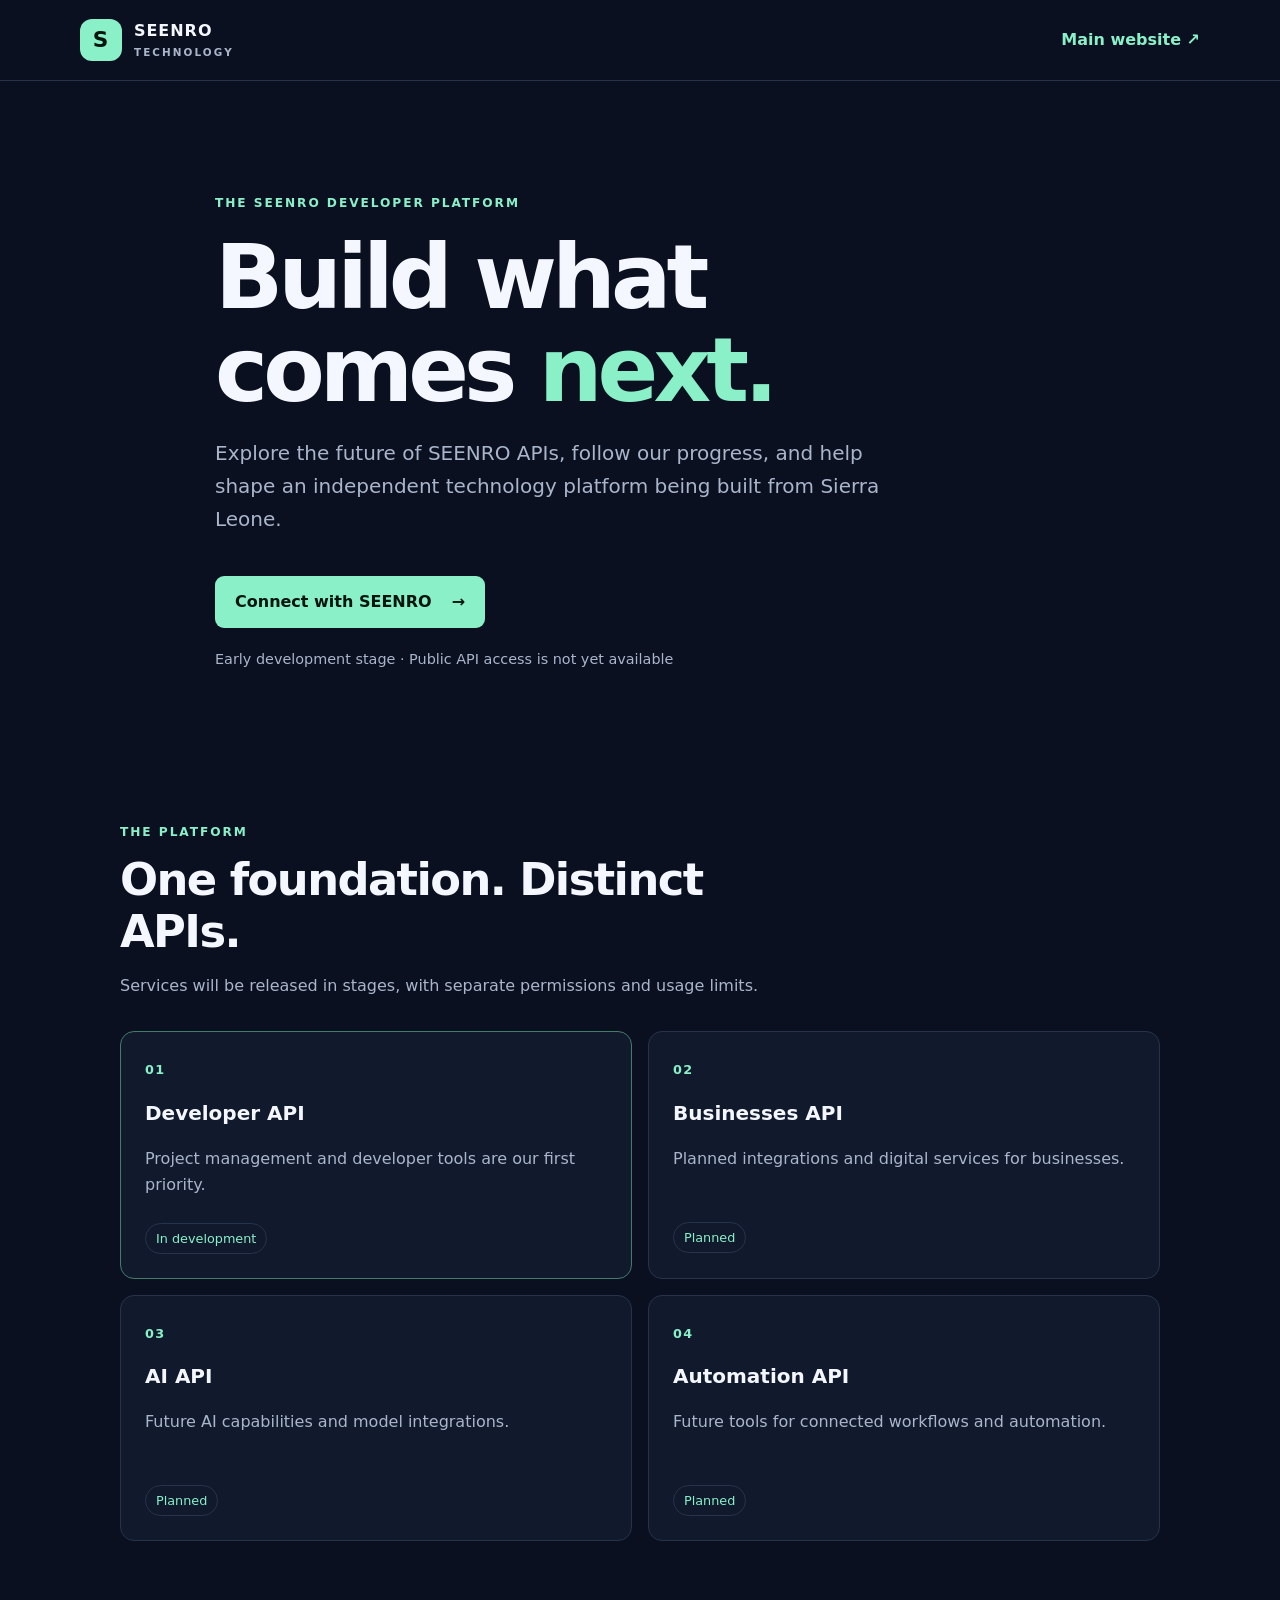
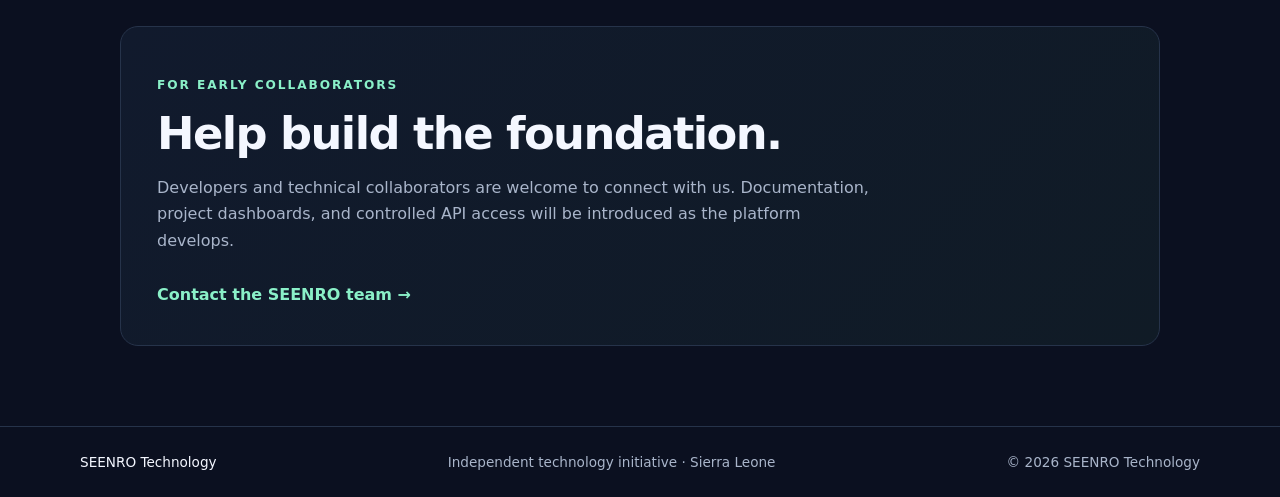
==== index.html @ 9073f9bb "Build initial SEENRO developer portal" ====
<!DOCTYPE html>
<html lang="en">
<head>
  <meta charset="UTF-8">
  <meta name="viewport" content="width=device-width, initial-scale=1">
  <meta name="theme-color" content="#0b1020">
  <meta name="description" content="SEENRO Developer Portal — discover APIs, build projects, and follow the development of independent technology from Sierra Leone.">
  <title>Developers | SEENRO Technology</title>
  <link rel="stylesheet" href="style.css">
</head>
<body>
  <header class="topbar">
    <a class="brand" href="https://seenrotech.com/" aria-label="SEENRO Technology home">
      <span class="brand-mark">S</span>
      <span>SEENRO <small>TECHNOLOGY</small></span>
    </a>
    <a class="back-link" href="https://seenrotech.com/">Main website ↗</a>
  </header>

  <main>
    <section class="hero">
      <p class="eyebrow">THE SEENRO DEVELOPER PLATFORM</p>
      <h1>Build what comes <span>next.</span></h1>
      <p class="intro">
        Explore the future of SEENRO APIs, follow our progress, and help shape
        an independent technology platform being built from Sierra Leone.
      </p>
      <a class="primary-button" href="https://seenrotech.com/contact.html">
        Connect with SEENRO <span aria-hidden="true">→</span>
      </a>
      <p class="notice">
        Early development stage · Public API access is not yet available
      </p>
    </section>

    <section class="section">
      <div class="section-heading">
        <p class="eyebrow">THE PLATFORM</p>
        <h2>One foundation. Distinct APIs.</h2>
        <p>Services will be released in stages, with separate permissions and usage limits.</p>
      </div>

      <div class="api-grid">
        <article class="api-card featured">
          <span class="number">01</span>
          <h3>Developer API</h3>
          <p>Project management and developer tools are our first priority.</p>
          <span class="status">In development</span>
        </article>
        <article class="api-card">
          <span class="number">02</span>
          <h3>Businesses API</h3>
          <p>Planned integrations and digital services for businesses.</p>
          <span class="status">Planned</span>
        </article>
        <article class="api-card">
          <span class="number">03</span>
          <h3>AI API</h3>
          <p>Future AI capabilities and model integrations.</p>
          <span class="status">Planned</span>
        </article>
        <article class="api-card">
          <span class="number">04</span>
          <h3>Automation API</h3>
          <p>Future tools for connected workflows and automation.</p>
          <span class="status">Planned</span>
        </article>
      </div>
    </section>

    <section class="next-step">
      <p class="eyebrow">FOR EARLY COLLABORATORS</p>
      <h2>Help build the foundation.</h2>
      <p>
        Developers and technical collaborators are welcome to connect with us.
        Documentation, project dashboards, and controlled API access will be
        introduced as the platform develops.
      </p>
      <a class="text-link" href="https://seenrotech.com/contact.html">
        Contact the SEENRO team →
      </a>
    </section>
  </main>

  <footer>
    <a href="https://seenrotech.com/">SEENRO Technology</a>
    <span>Independent technology initiative · Sierra Leone</span>
    <span>© 2026 SEENRO Technology</span>
  </footer>
</body>
</html>
---- style.css ----
:root {
  color-scheme: dark;
  --bg: #0b1020;
  --panel: #111a2d;
  --text: #f4f7ff;
  --muted: #a9b5ca;
  --line: #26334a;
  --accent: #8af0c8;
  --blue: #8ab4ff;
}

* { box-sizing: border-box; }

body {
  margin: 0;
  background: var(--bg);
  color: var(--text);
  font-family: system-ui, -apple-system, BlinkMacSystemFont, "Segoe UI", sans-serif;
  line-height: 1.65;
}

a { color: inherit; }

.topbar {
  min-height: 78px;
  padding: 18px max(6%, calc((100% - 1120px) / 2));
  display: flex;
  align-items: center;
  justify-content: space-between;
  gap: 20px;
  border-bottom: 1px solid var(--line);
}

.brand {
  display: flex;
  align-items: center;
  gap: 12px;
  text-decoration: none;
  font-weight: 800;
  letter-spacing: .06em;
}

.brand small {
  display: block;
  color: var(--muted);
  font-size: .65rem;
  letter-spacing: .2em;
}

.brand-mark {
  display: grid;
  place-items: center;
  width: 42px;
  height: 42px;
  border-radius: 12px;
  background: var(--accent);
  color: #07150f;
  font-size: 1.35rem;
}

.back-link, .text-link {
  color: var(--accent);
  text-decoration: none;
  font-weight: 650;
}

.hero, .section, .next-step {
  width: min(100% - 40px, 1040px);
  margin-inline: auto;
}

.hero {
  padding: 100px 0 88px;
  max-width: 850px;
}

.eyebrow {
  color: var(--accent);
  font-size: .76rem;
  font-weight: 800;
  letter-spacing: .16em;
}

h1 {
  max-width: 800px;
  margin: 18px 0;
  font-size: clamp(2.7rem, 8vw, 5.6rem);
  line-height: 1.04;
  letter-spacing: -.055em;
}

h1 span { color: var(--accent); }

.intro {
  max-width: 700px;
  color: var(--muted);
  font-size: clamp(1.05rem, 2.5vw, 1.25rem);
}

.primary-button {
  display: inline-flex;
  gap: 20px;
  align-items: center;
  margin-top: 20px;
  padding: 13px 20px;
  border-radius: 9px;
  background: var(--accent);
  color: #07150f;
  font-weight: 800;
  text-decoration: none;
}

.notice {
  margin-top: 20px;
  color: var(--muted);
  font-size: .9rem;
}

.section { padding: 35px 0 85px; }

.section-heading { max-width: 650px; }

h2 {
  margin: 8px 0 12px;
  font-size: clamp(1.8rem, 5vw, 2.8rem);
  line-height: 1.15;
  letter-spacing: -.035em;
}

.section-heading > p:last-child,
.next-step > p:not(.eyebrow) { color: var(--muted); }

.api-grid {
  display: grid;
  grid-template-columns: repeat(2, minmax(0, 1fr));
  gap: 16px;
  margin-top: 32px;
}

.api-card {
  padding: 24px;
  border: 1px solid var(--line);
  border-radius: 14px;
  background: var(--panel);
}

.api-card.featured { border-color: #437c6a; }

.number {
  color: var(--accent);
  font-size: .8rem;
  font-weight: 800;
  letter-spacing: .1em;
}

.api-card h3 { margin: 14px 0 6px; font-size: 1.25rem; }
.api-card p { min-height: 52px; color: var(--muted); }

.status {
  display: inline-block;
  margin-top: 8px;
  padding: 4px 10px;
  border: 1px solid var(--line);
  border-radius: 999px;
  color: var(--accent);
  font-size: .8rem;
}

.next-step {
  margin-bottom: 80px;
  padding: 36px;
  border: 1px solid var(--line);
  border-radius: 18px;
  background: linear-gradient(135deg, #111a2d, #101b26);
}

.next-step > p:not(.eyebrow) { max-width: 720px; }

.text-link { display: inline-block; margin-top: 12px; }

footer {
  display: flex;
  flex-wrap: wrap;
  justify-content: space-between;
  gap: 12px 24px;
  padding: 24px max(6%, calc((100% - 1120px) / 2));
  border-top: 1px solid var(--line);
  color: var(--muted);
  font-size: .85rem;
}

footer a { color: var(--text); text-decoration: none; }

@media (max-width: 600px) {
  .topbar { padding-inline: 20px; }
  .hero { padding-top: 72px; }
  .api-grid { grid-template-columns: 1fr; }
  .api-card p { min-height: 0; }
  .next-step { padding: 24px; }
  footer { flex-direction: column; }
}
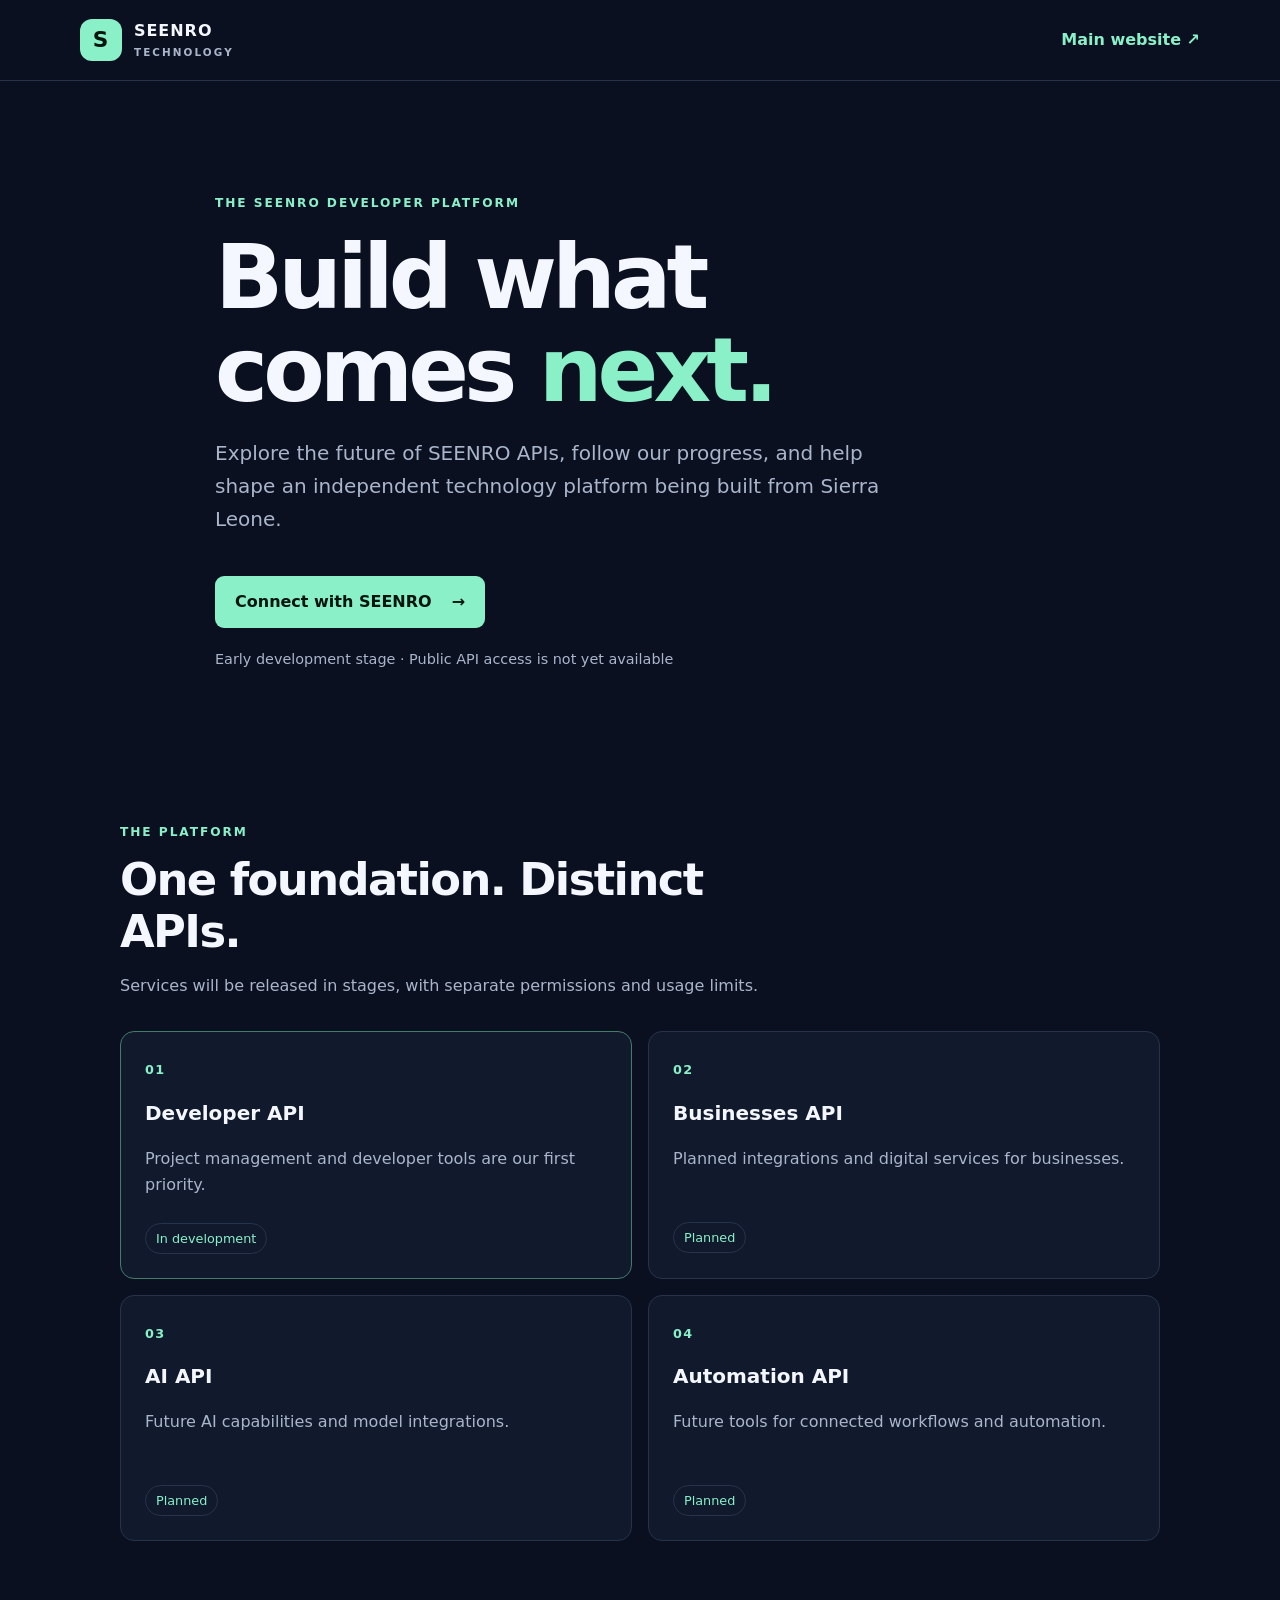
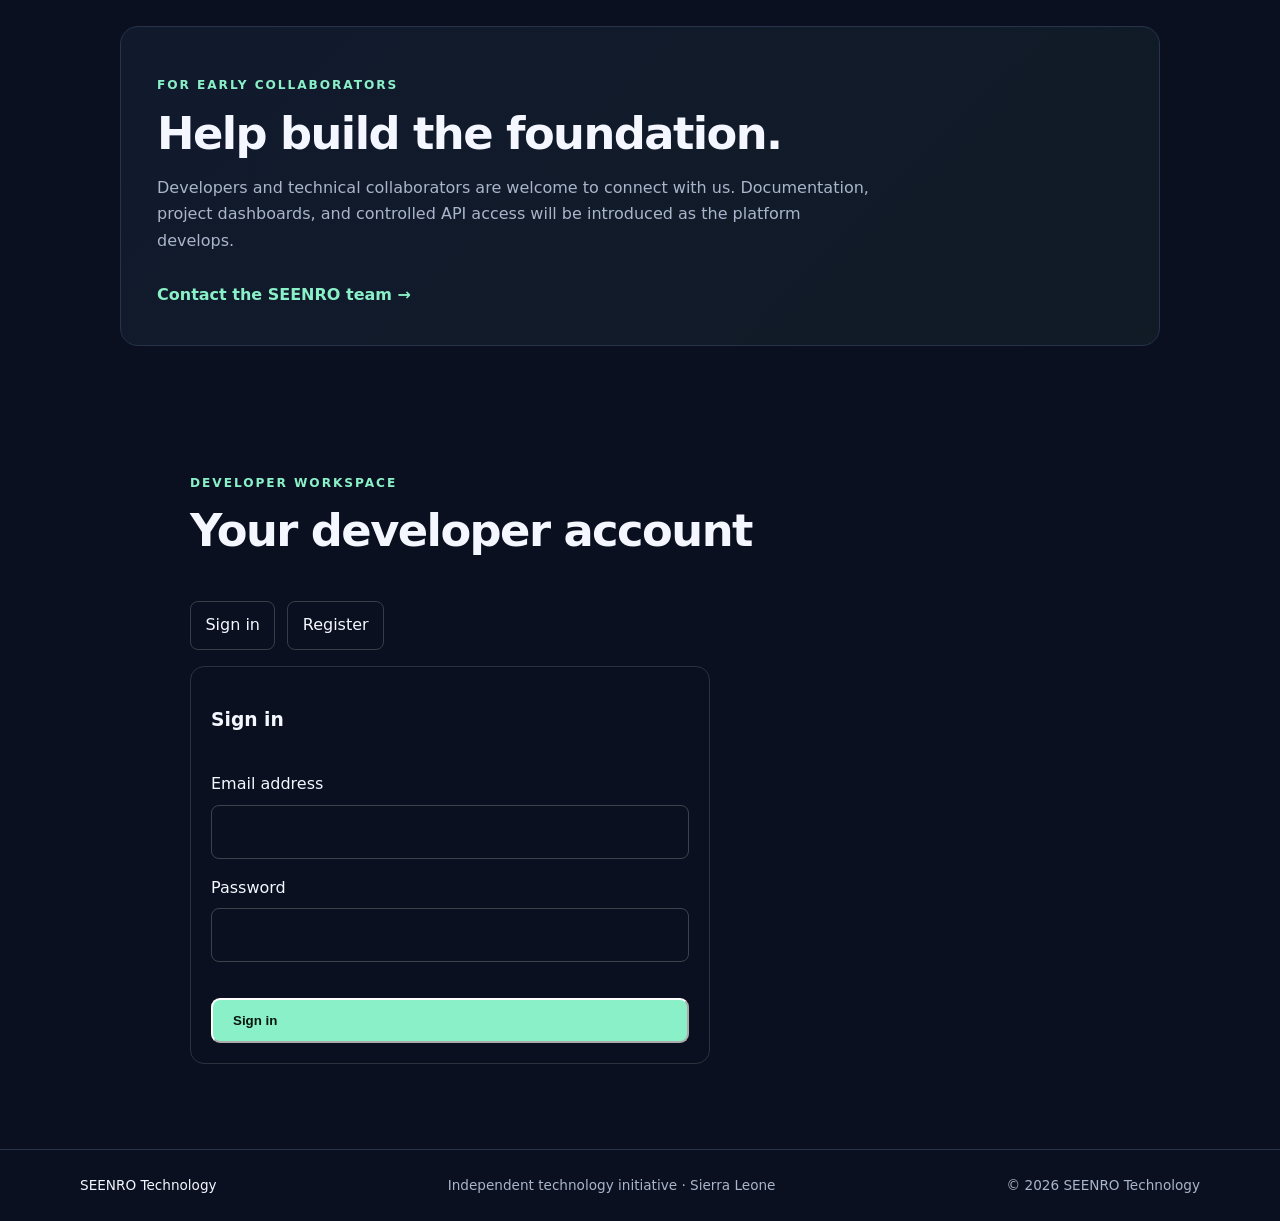
==== commit af1eac60: "feat: connect developer portal to Core API" ====
--- a/index.html
+++ b/index.html
@@ -87,5 +87,6 @@
     <span>Independent technology initiative · Sierra Leone</span>
     <span>© 2026 SEENRO Technology</span>
   </footer>
+  <script src="app.js" defer></script>
 </body>
 </html>
--- a/style.css
+++ b/style.css
@@ -199,3 +199,81 @@
   .next-step { padding: 24px; }
   footer { flex-direction: column; }
 }
+
+
+/* Developer workspace */
+.portal-console {
+  max-width: 900px;
+  margin-inline: auto;
+}
+.portal-panel {
+  display: grid;
+  gap: 1rem;
+  margin-top: 1.5rem;
+}
+.portal-form {
+  display: grid;
+  gap: 1rem;
+  max-width: 520px;
+  padding: 1.25rem;
+  border: 1px solid rgba(127,127,127,.3);
+  border-radius: 14px;
+}
+.portal-field {
+  display: grid;
+  gap: .45rem;
+}
+.portal-field input {
+  box-sizing: border-box;
+  width: 100%;
+  padding: .8rem;
+  border: 1px solid rgba(127,127,127,.45);
+  border-radius: 8px;
+  background: transparent;
+  color: inherit;
+  font: inherit;
+}
+.portal-actions {
+  display: flex;
+  flex-wrap: wrap;
+  gap: .75rem;
+}
+.portal-actions button,
+.portal-danger {
+  cursor: pointer;
+  padding: .65rem .9rem;
+  border: 1px solid rgba(127,127,127,.4);
+  border-radius: 8px;
+  background: transparent;
+  color: inherit;
+  font: inherit;
+}
+.portal-message {
+  overflow-wrap: anywhere;
+}
+.portal-message[data-state="error"] {
+  color: #d94b4b;
+}
+.portal-project-list {
+  display: grid;
+  gap: .75rem;
+}
+.portal-project {
+  display: flex;
+  flex-wrap: wrap;
+  align-items: center;
+  justify-content: space-between;
+  gap: .75rem;
+  padding: 1rem;
+  border: 1px solid rgba(127,127,127,.3);
+  border-radius: 10px;
+}
+.portal-project span {
+  overflow-wrap: anywhere;
+  opacity: .8;
+  font-size: .9rem;
+}
+.portal-form button:disabled {
+  opacity: .6;
+  cursor: wait;
+}
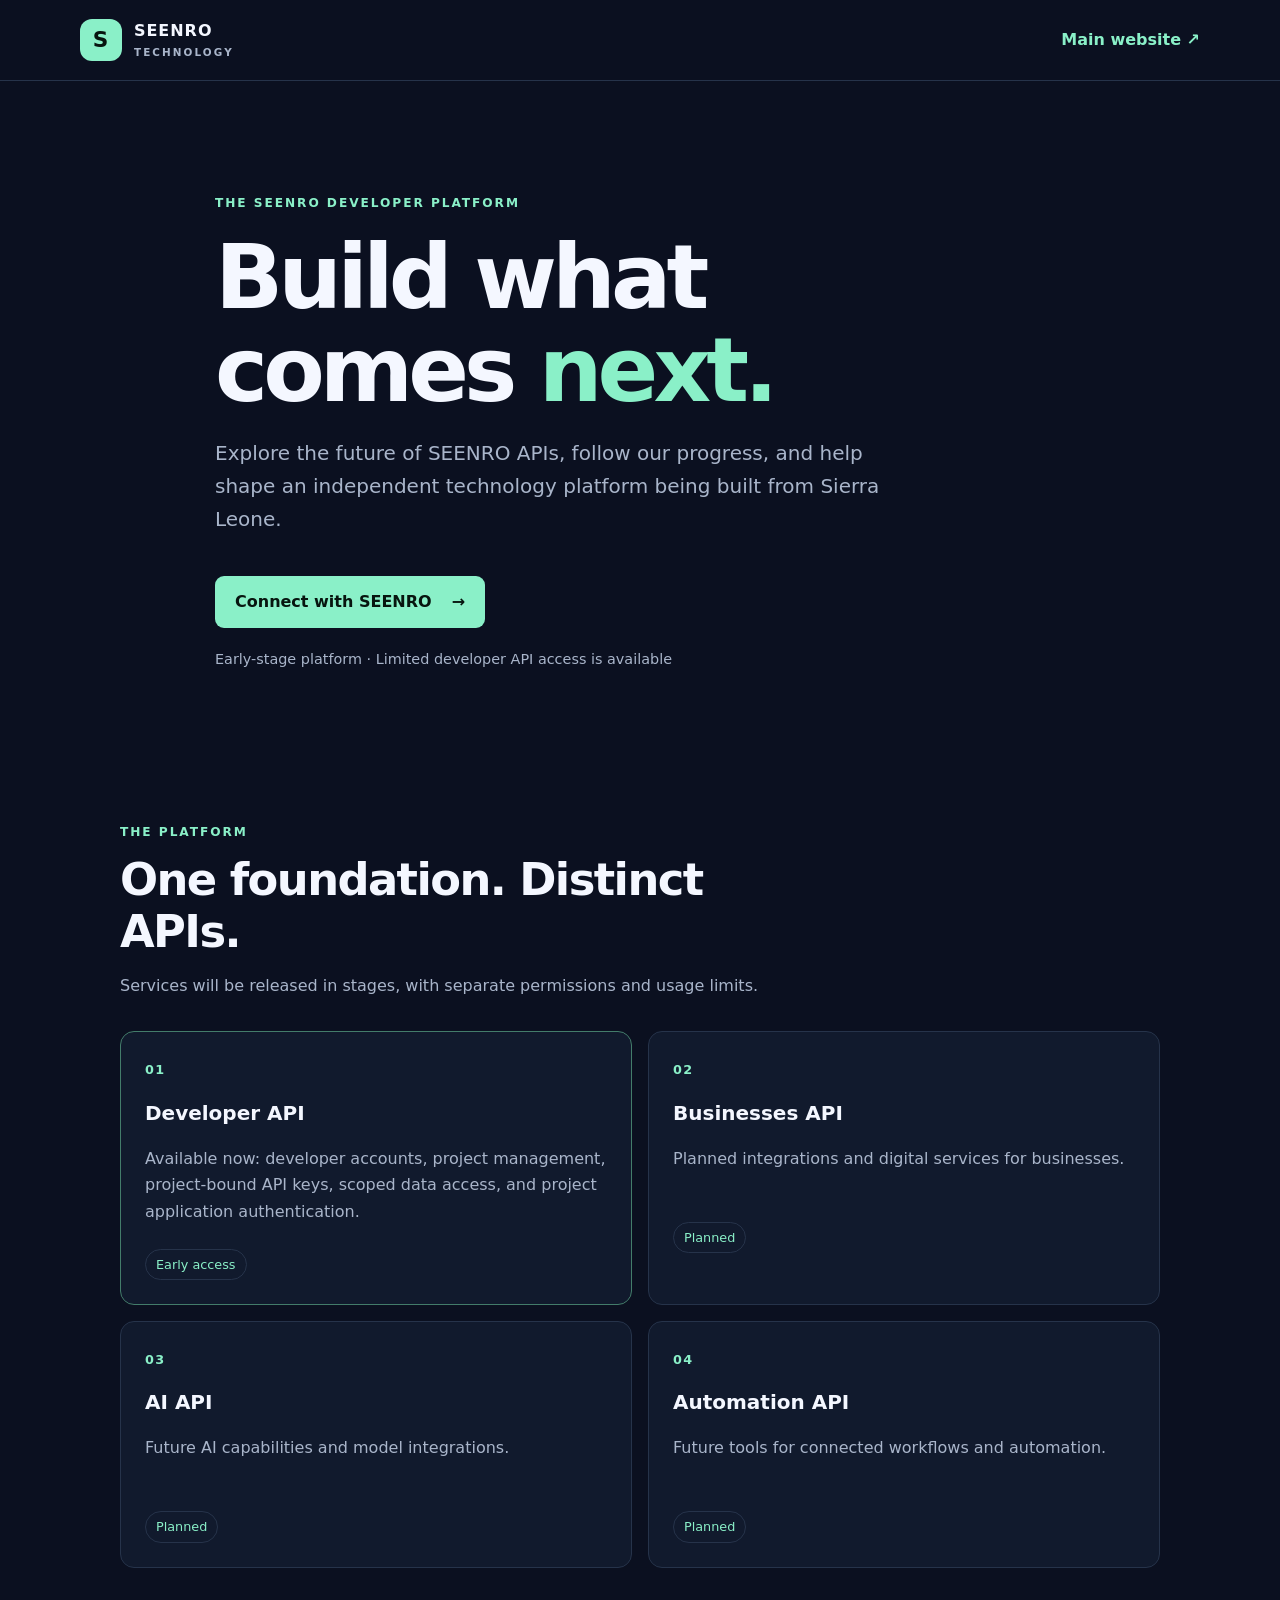
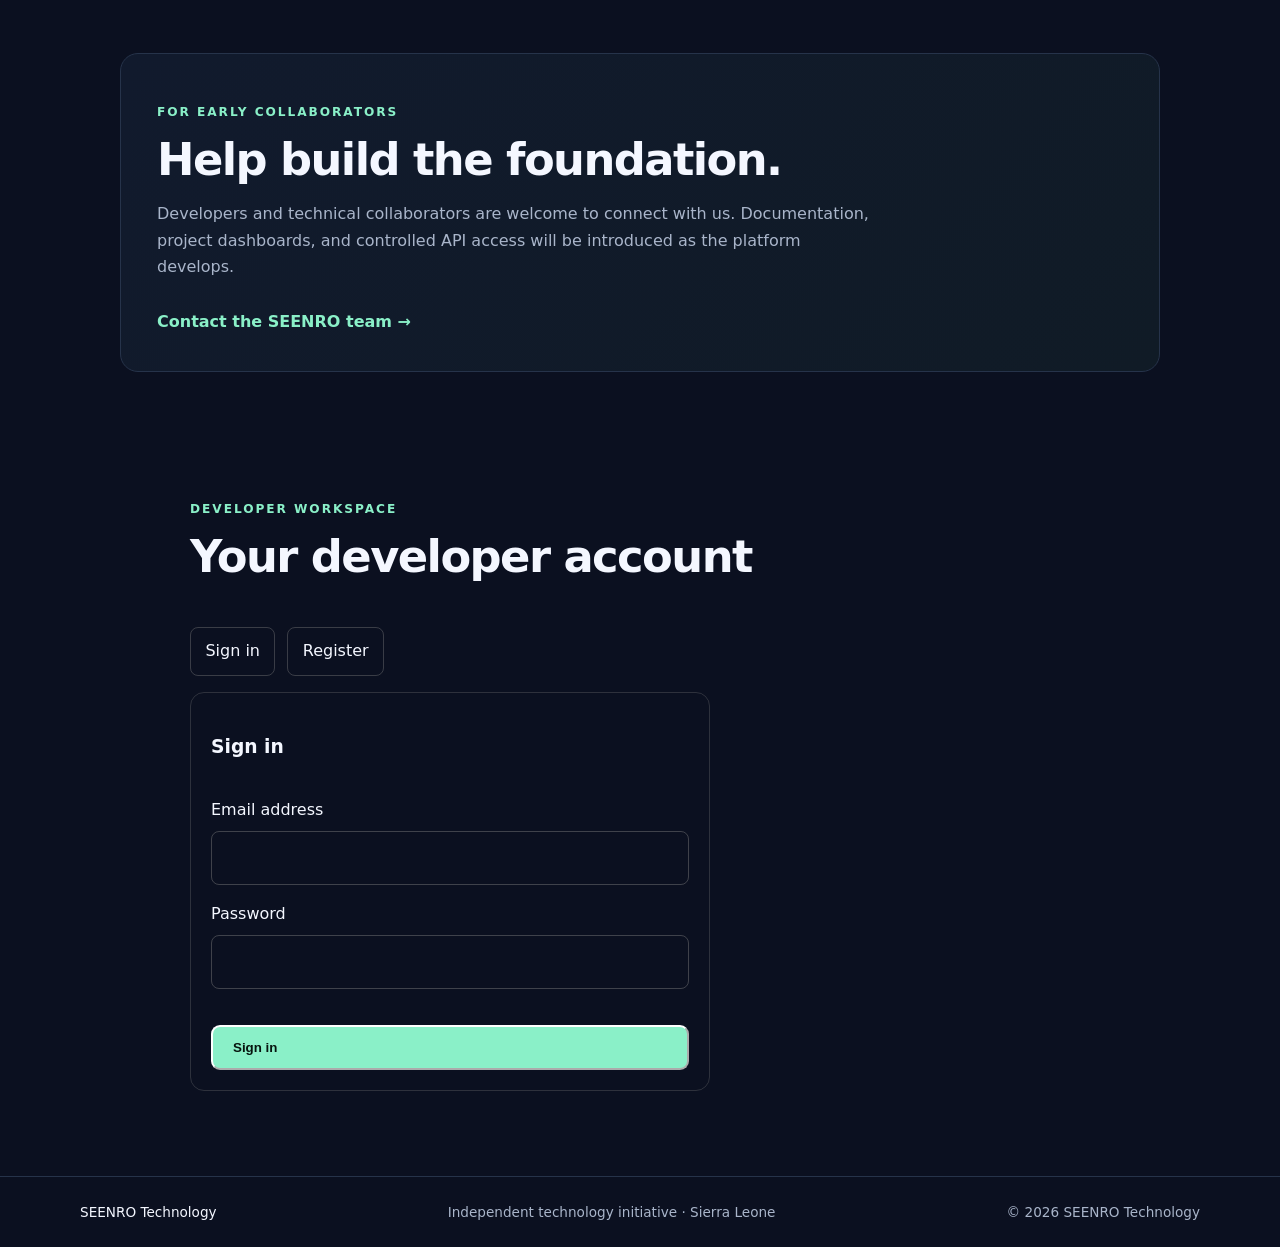
==== commit 37753e52: "fix: align developer portal with deployed core" ====
--- a/index.html
+++ b/index.html
@@ -29,7 +29,7 @@
         Connect with SEENRO <span aria-hidden="true">→</span>
       </a>
       <p class="notice">
-        Early development stage · Public API access is not yet available
+        Early-stage platform · Limited developer API access is available
       </p>
     </section>
 
@@ -44,8 +44,8 @@
         <article class="api-card featured">
           <span class="number">01</span>
           <h3>Developer API</h3>
-          <p>Project management and developer tools are our first priority.</p>
-          <span class="status">In development</span>
+          <p>Available now: developer accounts, project management, project-bound API keys, scoped data access, and project application authentication.</p>
+          <span class="status">Early access</span>
         </article>
         <article class="api-card">
           <span class="number">02</span>
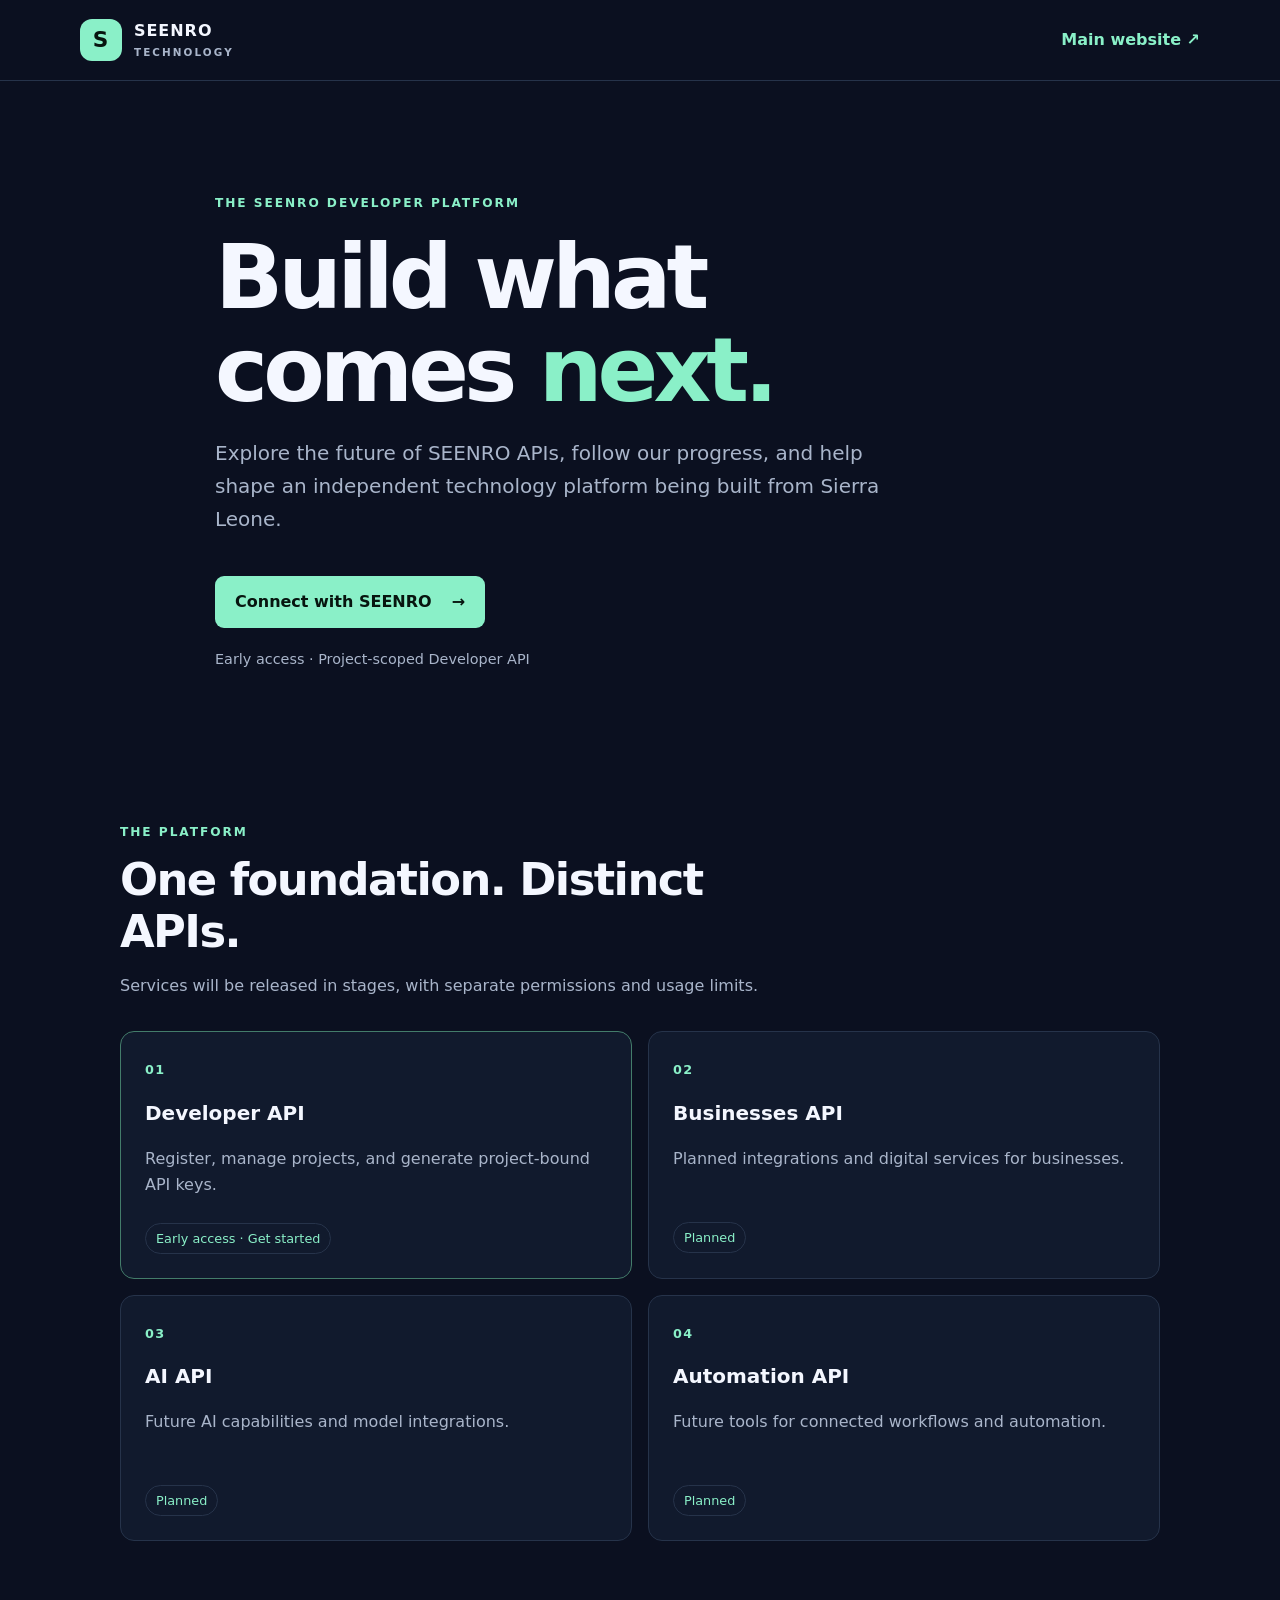
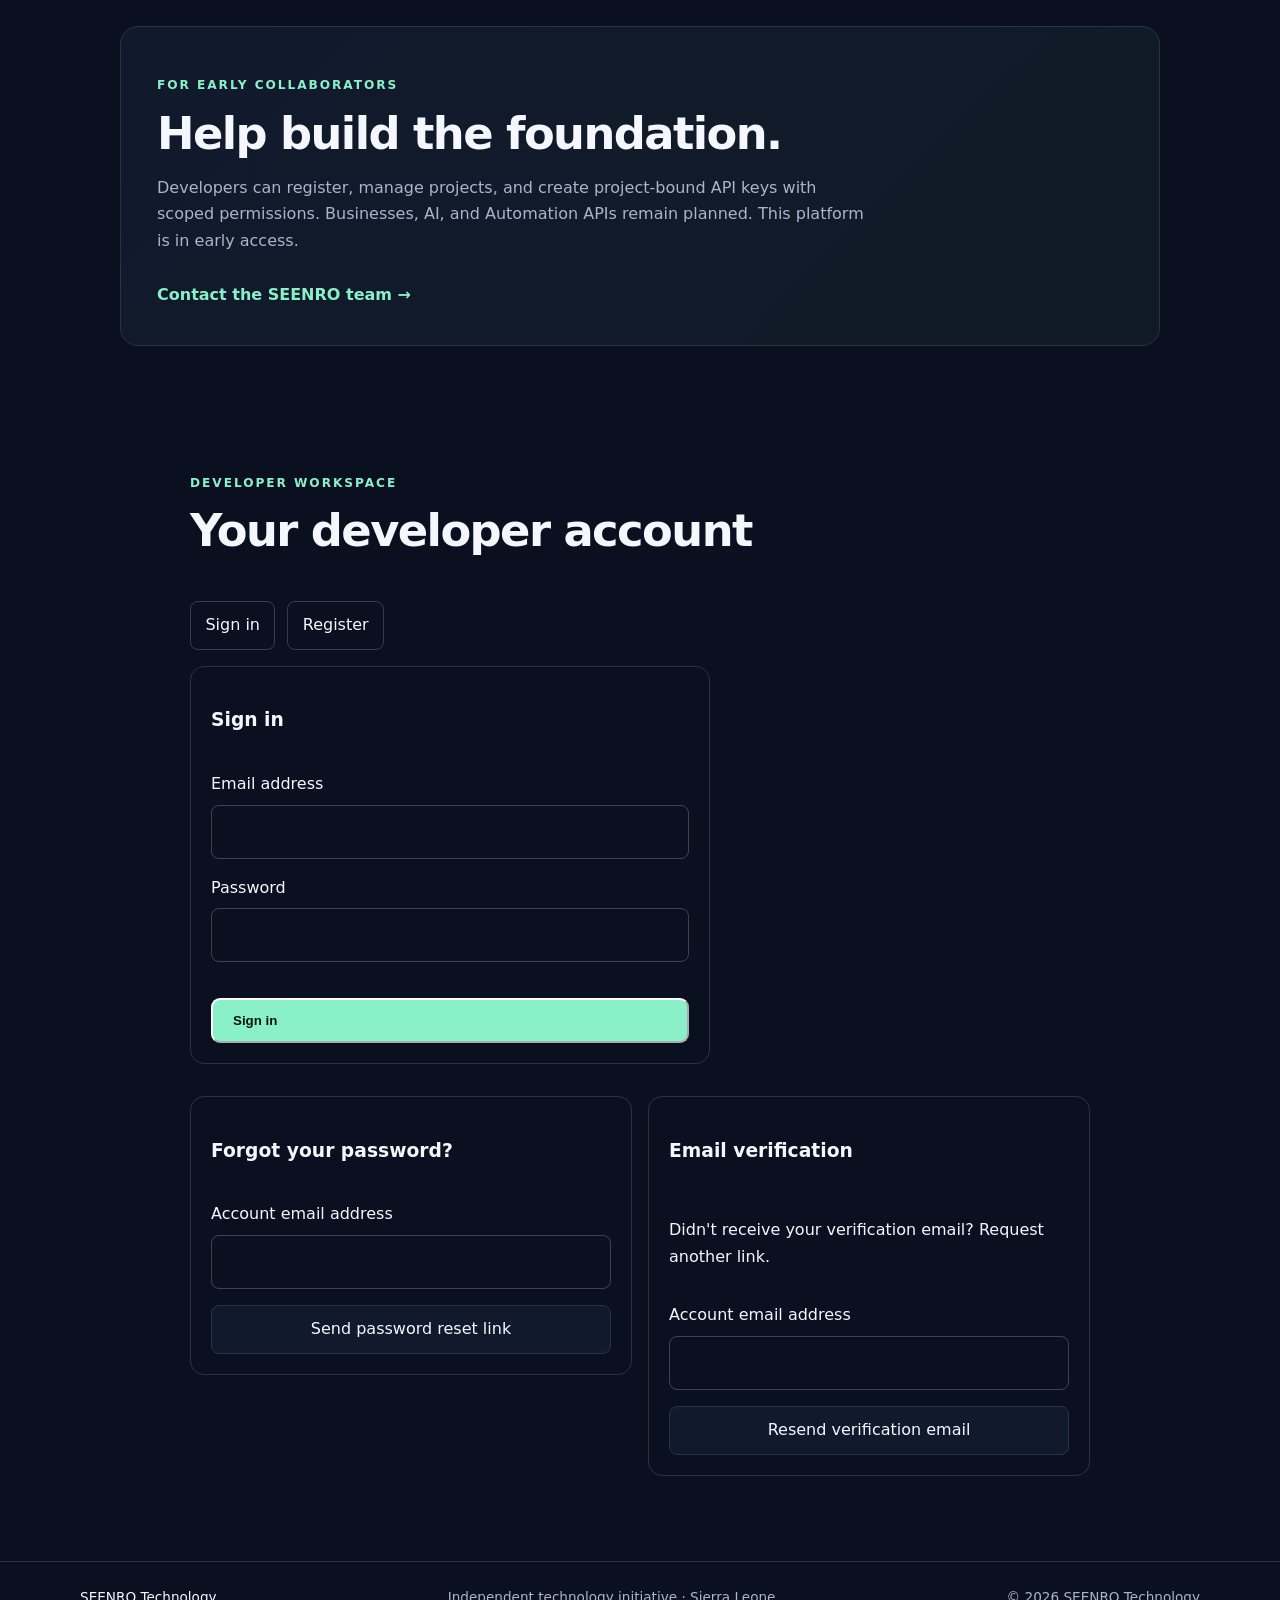
==== commit 0ebab815: "feat: align portal with project API and email recovery" ====
--- a/index.html
+++ b/index.html
@@ -29,7 +29,7 @@
         Connect with SEENRO <span aria-hidden="true">→</span>
       </a>
       <p class="notice">
-        Early-stage platform · Limited developer API access is available
+        Early access · Project-scoped Developer API
       </p>
     </section>
 
@@ -44,8 +44,8 @@
         <article class="api-card featured">
           <span class="number">01</span>
           <h3>Developer API</h3>
-          <p>Available now: developer accounts, project management, project-bound API keys, scoped data access, and project application authentication.</p>
-          <span class="status">Early access</span>
+          <p>Register, manage projects, and generate project-bound API keys.</p>
+          <span class="status">Early access · Get started</span>
         </article>
         <article class="api-card">
           <span class="number">02</span>
@@ -72,9 +72,9 @@
       <p class="eyebrow">FOR EARLY COLLABORATORS</p>
       <h2>Help build the foundation.</h2>
       <p>
-        Developers and technical collaborators are welcome to connect with us.
-        Documentation, project dashboards, and controlled API access will be
-        introduced as the platform develops.
+        Developers can register, manage projects, and create project-bound
+        API keys with scoped permissions. Businesses, AI, and Automation APIs
+        remain planned. This platform is in early access.
       </p>
       <a class="text-link" href="https://seenrotech.com/contact.html">
         Contact the SEENRO team →
--- a/style.css
+++ b/style.css
@@ -277,3 +277,45 @@
   opacity: .6;
   cursor: wait;
 }
+
+/* Account verification and recovery */
+.portal-auth-tools {
+  display: grid;
+  grid-template-columns: repeat(auto-fit, minmax(min(100%, 280px), 1fr));
+  gap: 1rem;
+  margin-top: 1rem;
+  align-items: start;
+}
+
+.portal-auth-tools .portal-form {
+  width: 100%;
+}
+
+.portal-secondary-button {
+  cursor: pointer;
+  padding: .65rem .9rem;
+  border: 1px solid var(--line);
+  border-radius: 8px;
+  background: var(--panel);
+  color: var(--text);
+  font: inherit;
+}
+
+.portal-secondary-button:disabled {
+  opacity: .6;
+  cursor: wait;
+}
+
+.portal-message[data-state="error"] {
+  color: #ff8d8d;
+}
+
+/* Interactive Developer API card */
+.api-card.featured:hover {
+  border-color: var(--accent);
+}
+
+.api-card.featured:focus-visible {
+  outline: 2px solid var(--accent);
+  outline-offset: 4px;
+}
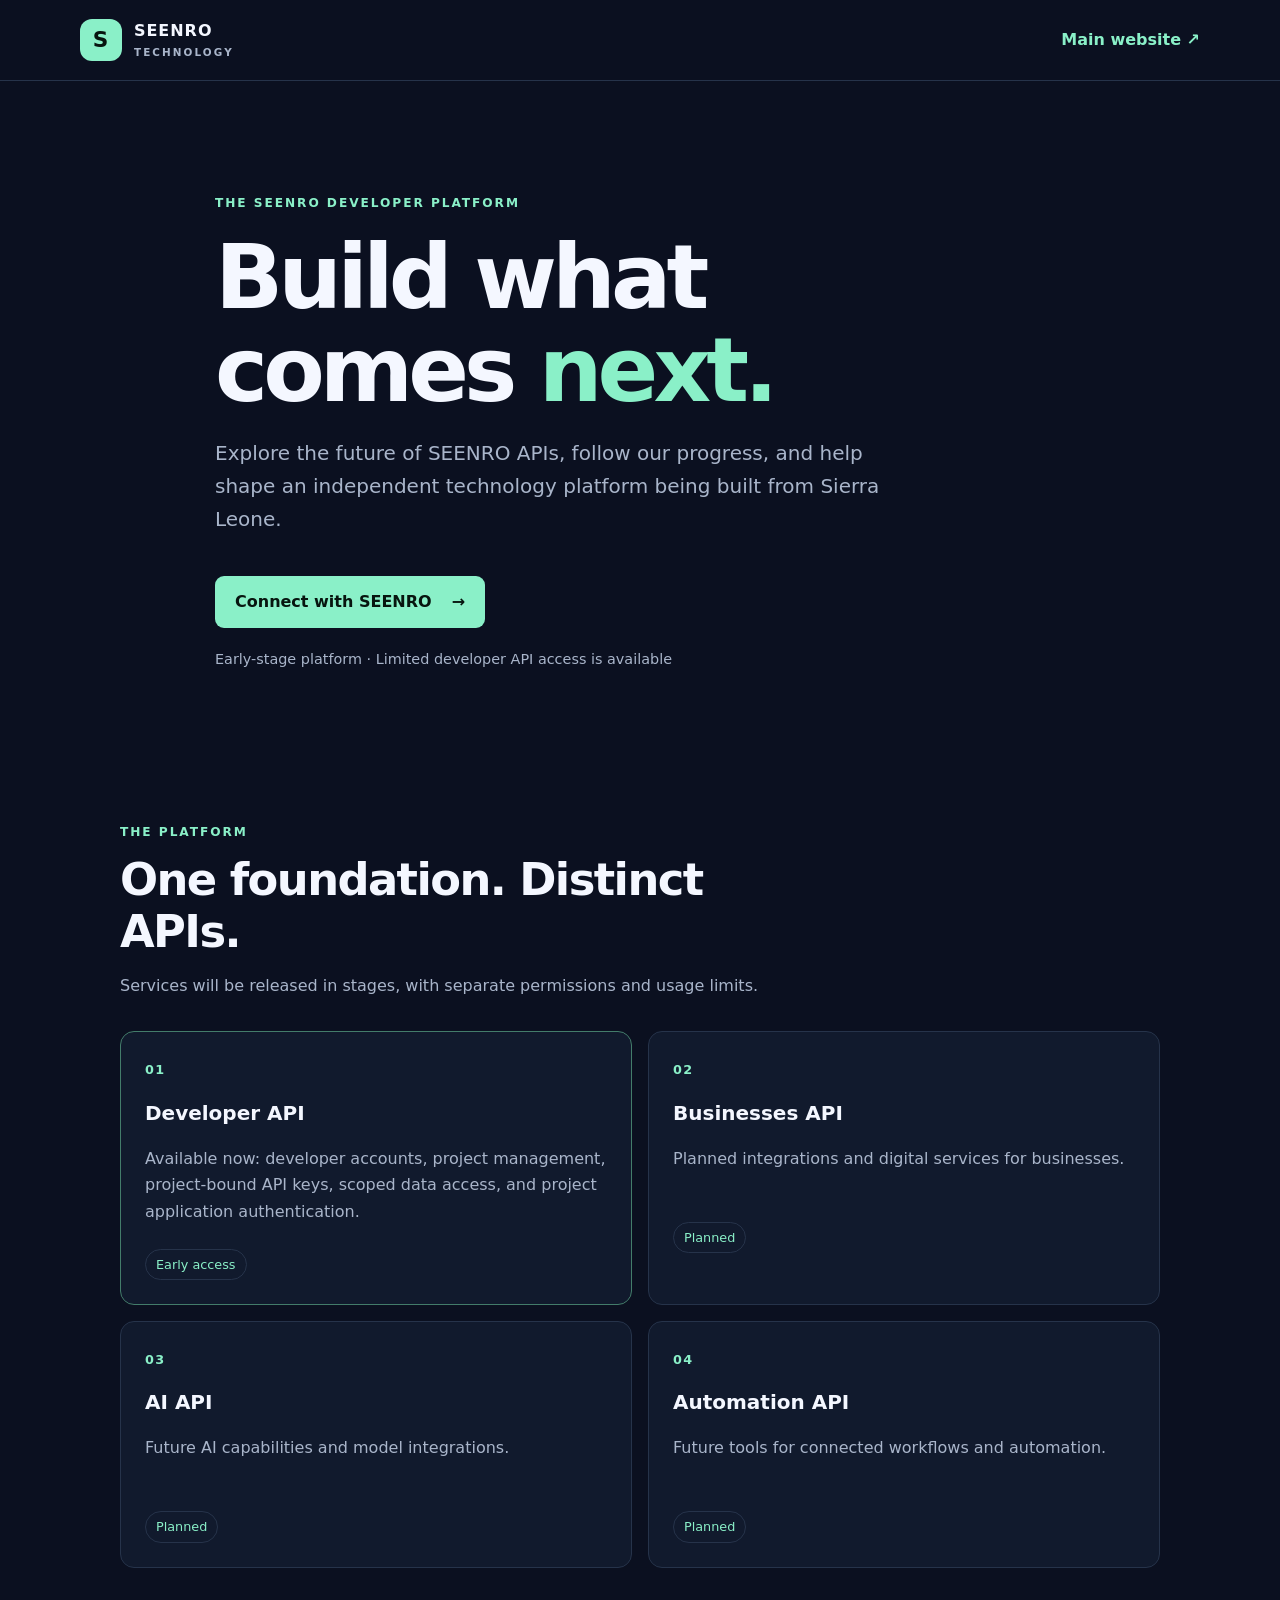
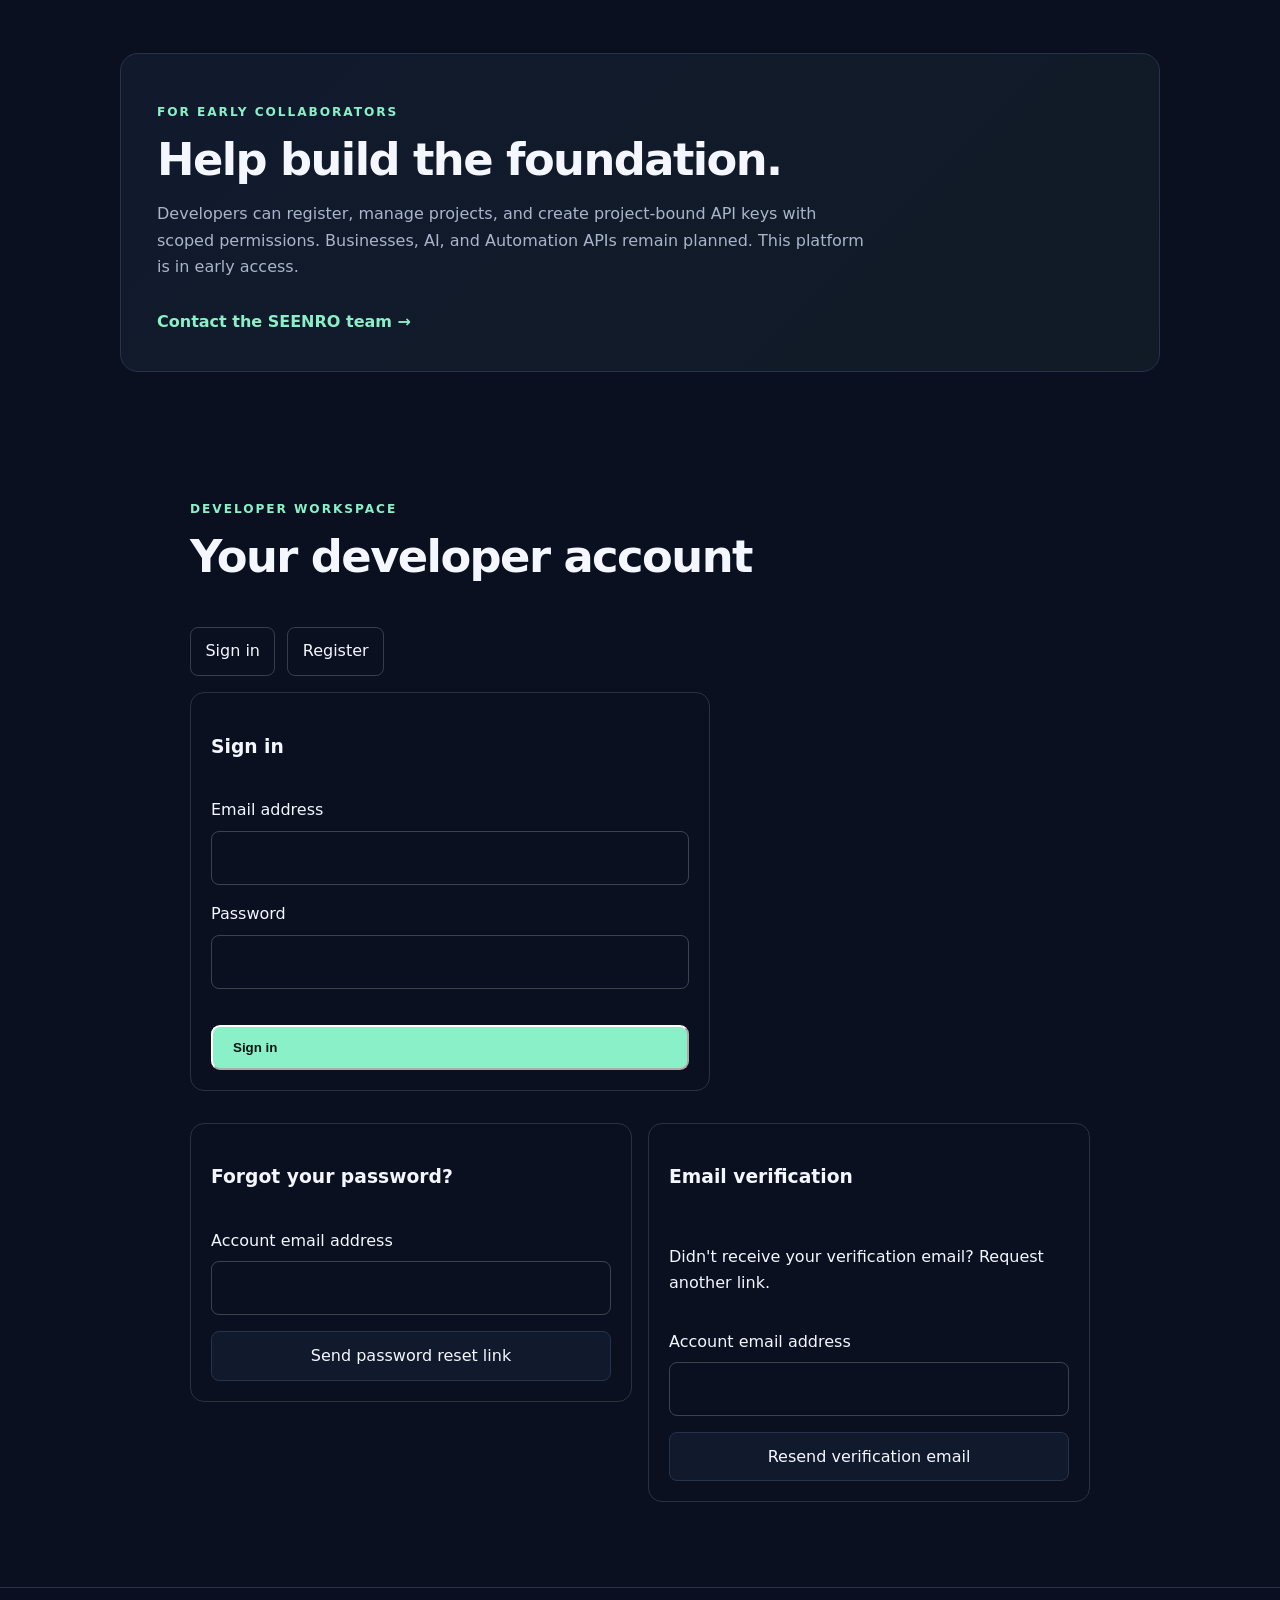
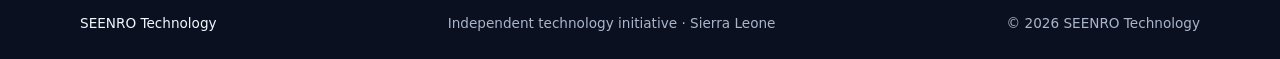
==== commit 95604b3e: "merge: resolve portal integration conflicts with main" ====
--- a/index.html
+++ b/index.html
@@ -29,7 +29,7 @@
         Connect with SEENRO <span aria-hidden="true">→</span>
       </a>
       <p class="notice">
-        Early access · Project-scoped Developer API
+        Early-stage platform · Limited developer API access is available
       </p>
     </section>
 
@@ -44,8 +44,8 @@
         <article class="api-card featured">
           <span class="number">01</span>
           <h3>Developer API</h3>
-          <p>Register, manage projects, and generate project-bound API keys.</p>
-          <span class="status">Early access · Get started</span>
+          <p>Available now: developer accounts, project management, project-bound API keys, scoped data access, and project application authentication.</p>
+          <span class="status">Early access</span>
         </article>
         <article class="api-card">
           <span class="number">02</span>
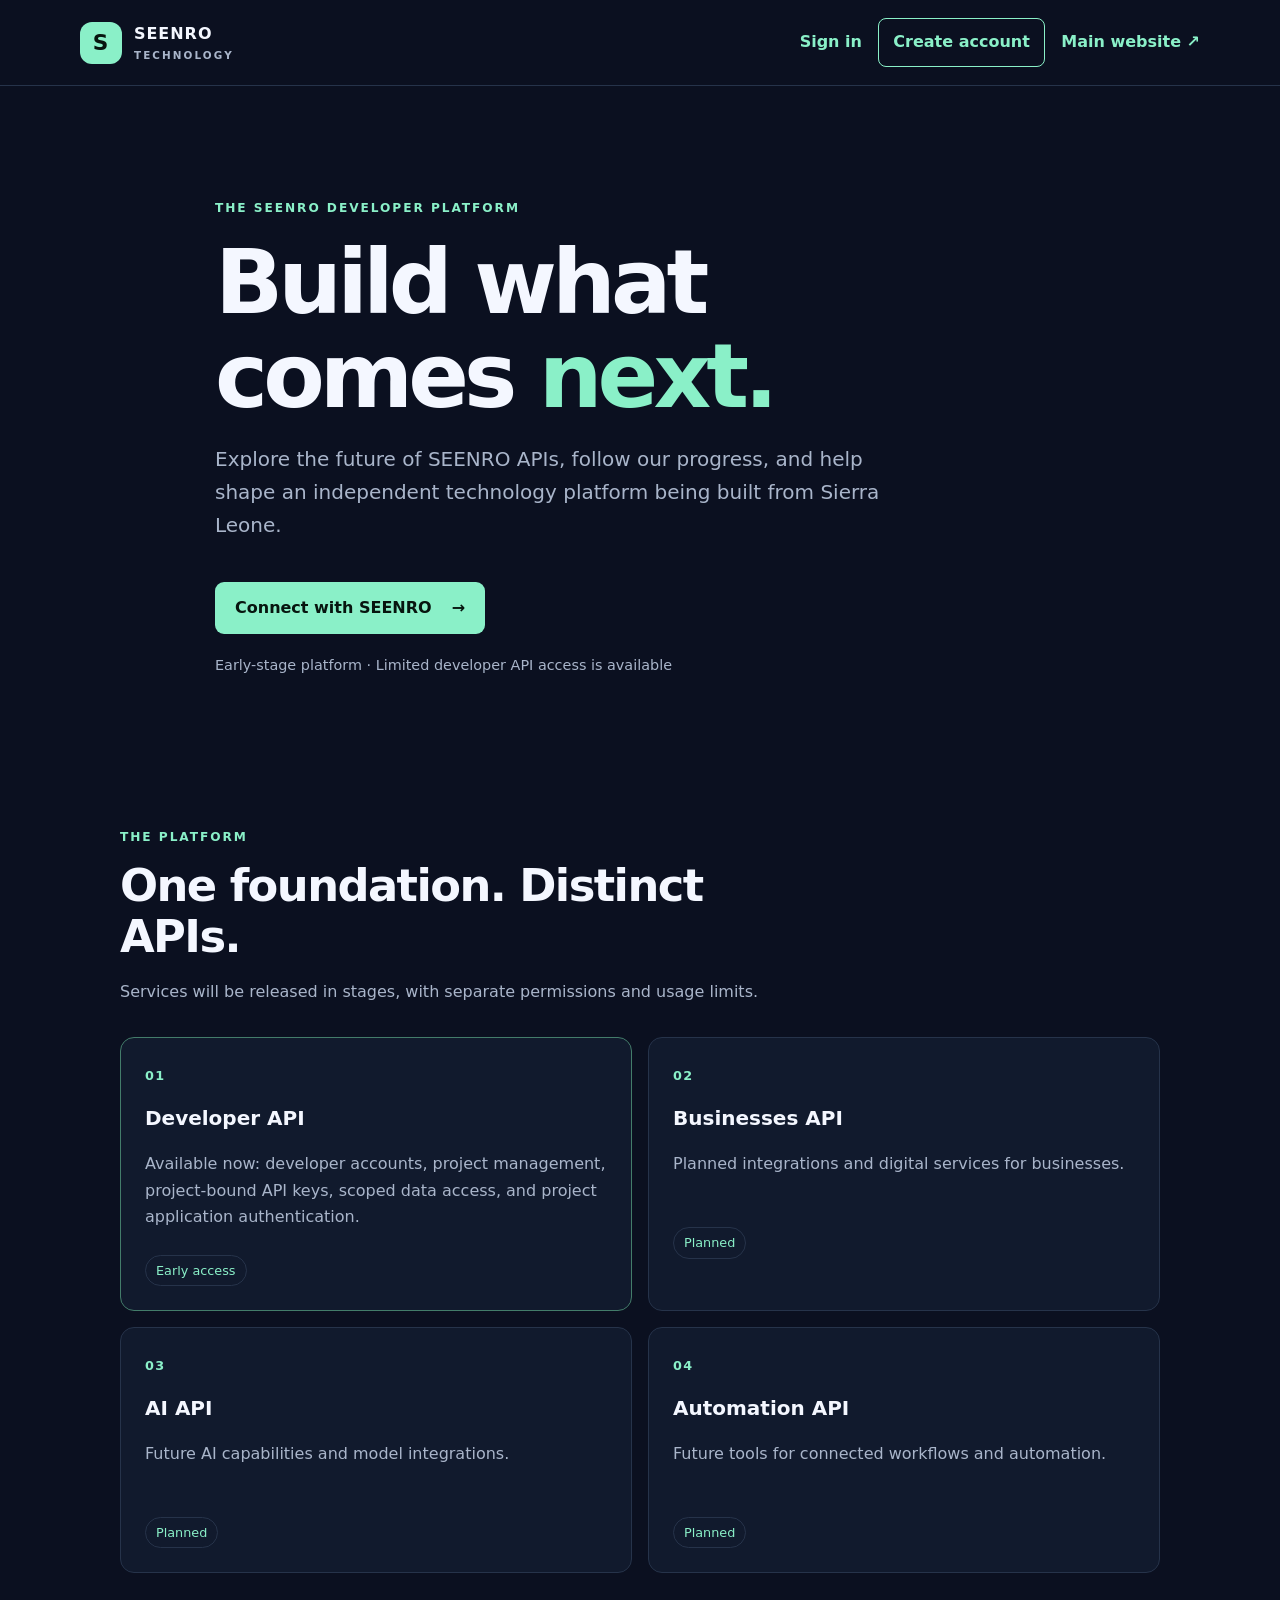
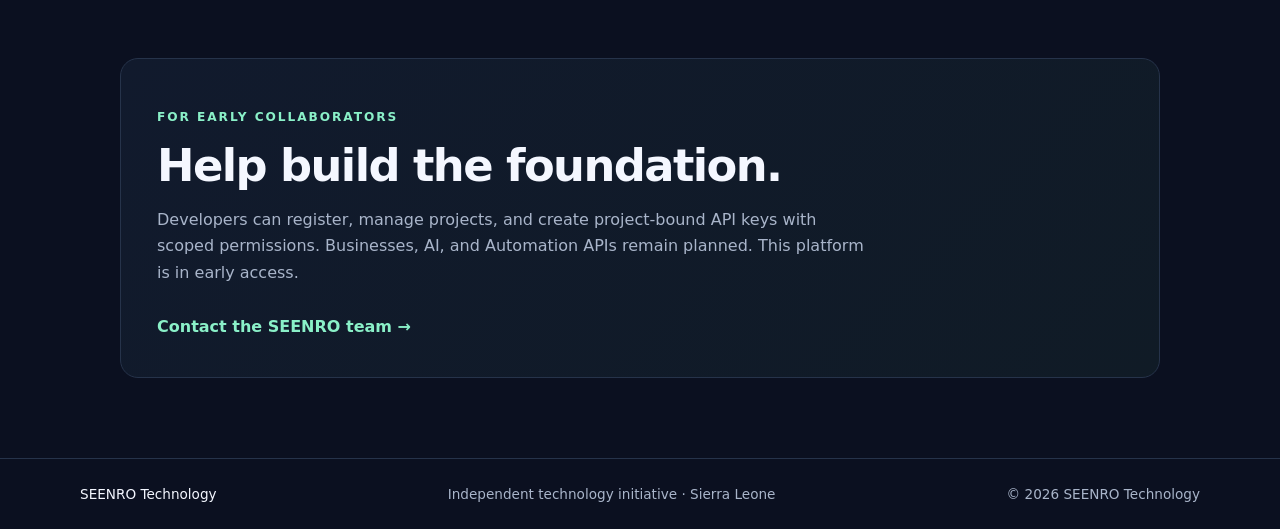
==== commit 3ad71e02: "feat: separate public and private developer portal pages" ====
--- a/index.html
+++ b/index.html
@@ -14,7 +14,11 @@
       <span class="brand-mark">S</span>
       <span>SEENRO <small>TECHNOLOGY</small></span>
     </a>
-    <a class="back-link" href="https://seenrotech.com/">Main website ↗</a>
+    <nav class="top-nav" aria-label="Account navigation">
+      <a class="back-link" href="login.html">Sign in</a>
+      <a class="nav-register" href="register.html">Create account</a>
+      <a class="back-link" href="https://seenrotech.com/">Main website ↗</a>
+    </nav>
   </header>
 
   <main>
@@ -41,12 +45,12 @@
       </div>
 
       <div class="api-grid">
-        <article class="api-card featured">
+        <a class="api-card featured" href="register.html">
           <span class="number">01</span>
           <h3>Developer API</h3>
           <p>Available now: developer accounts, project management, project-bound API keys, scoped data access, and project application authentication.</p>
           <span class="status">Early access</span>
-        </article>
+        </a>
         <article class="api-card">
           <span class="number">02</span>
           <h3>Businesses API</h3>
--- a/style.css
+++ b/style.css
@@ -319,3 +319,59 @@
   outline: 2px solid var(--accent);
   outline-offset: 4px;
 }
+
+
+/* Separate public and authenticated portal pages */
+.top-nav {
+  display: flex;
+  align-items: center;
+  flex-wrap: wrap;
+  gap: 1rem;
+}
+
+.nav-register {
+  display: inline-block;
+  padding: .65rem .9rem;
+  border: 1px solid var(--accent);
+  border-radius: 8px;
+  color: var(--accent);
+  text-decoration: none;
+  font-weight: 650;
+}
+
+.portal-auth-switch {
+  margin: 0;
+  overflow-wrap: anywhere;
+}
+
+.portal-auth-switch a {
+  color: var(--accent);
+}
+
+.portal-field select,
+.portal-field input[readonly] {
+  box-sizing: border-box;
+  width: 100%;
+  padding: .8rem;
+  border: 1px solid rgba(127,127,127,.45);
+  border-radius: 8px;
+  background: var(--panel);
+  color: var(--text);
+  font: inherit;
+}
+
+.portal-field select option {
+  color: #111;
+}
+
+.api-card.featured {
+  display: block;
+  color: inherit;
+  text-decoration: none;
+}
+
+@media (max-width: 600px) {
+  .top-nav {
+    gap: .65rem;
+  }
+}
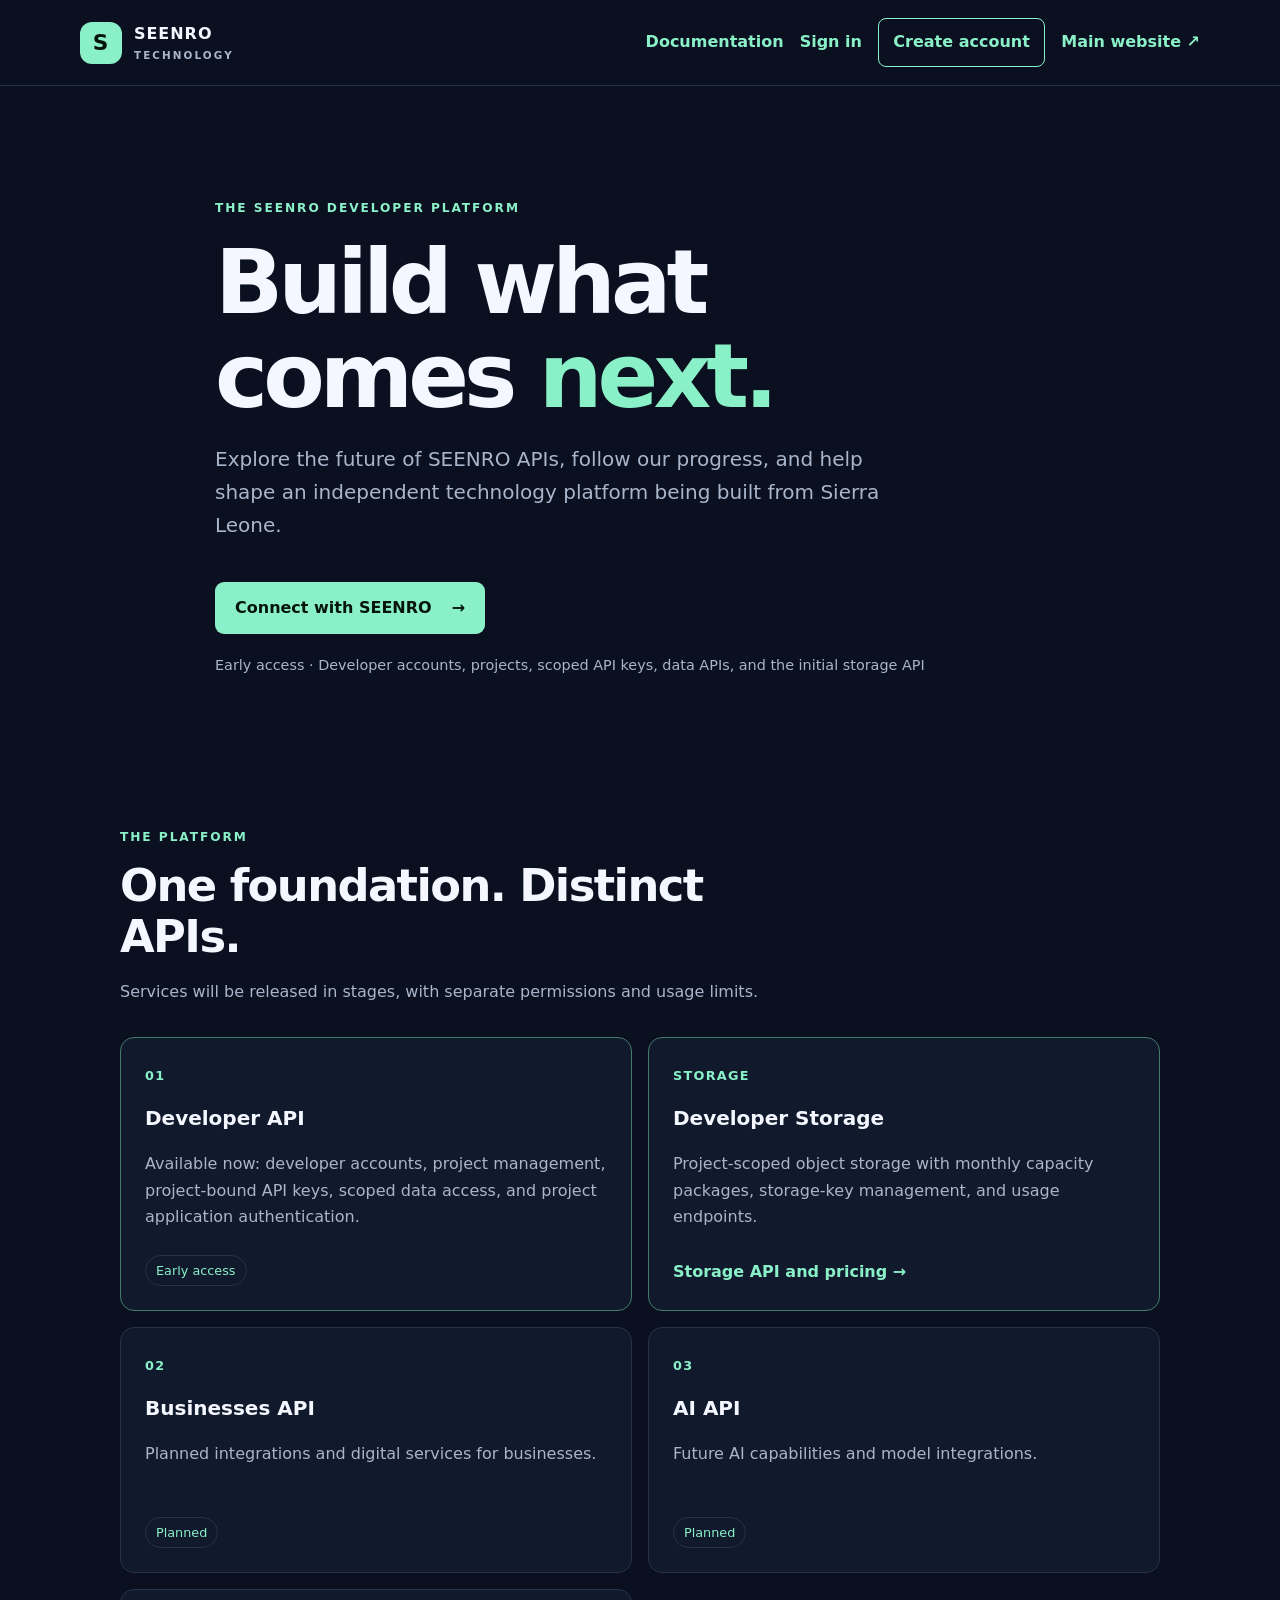
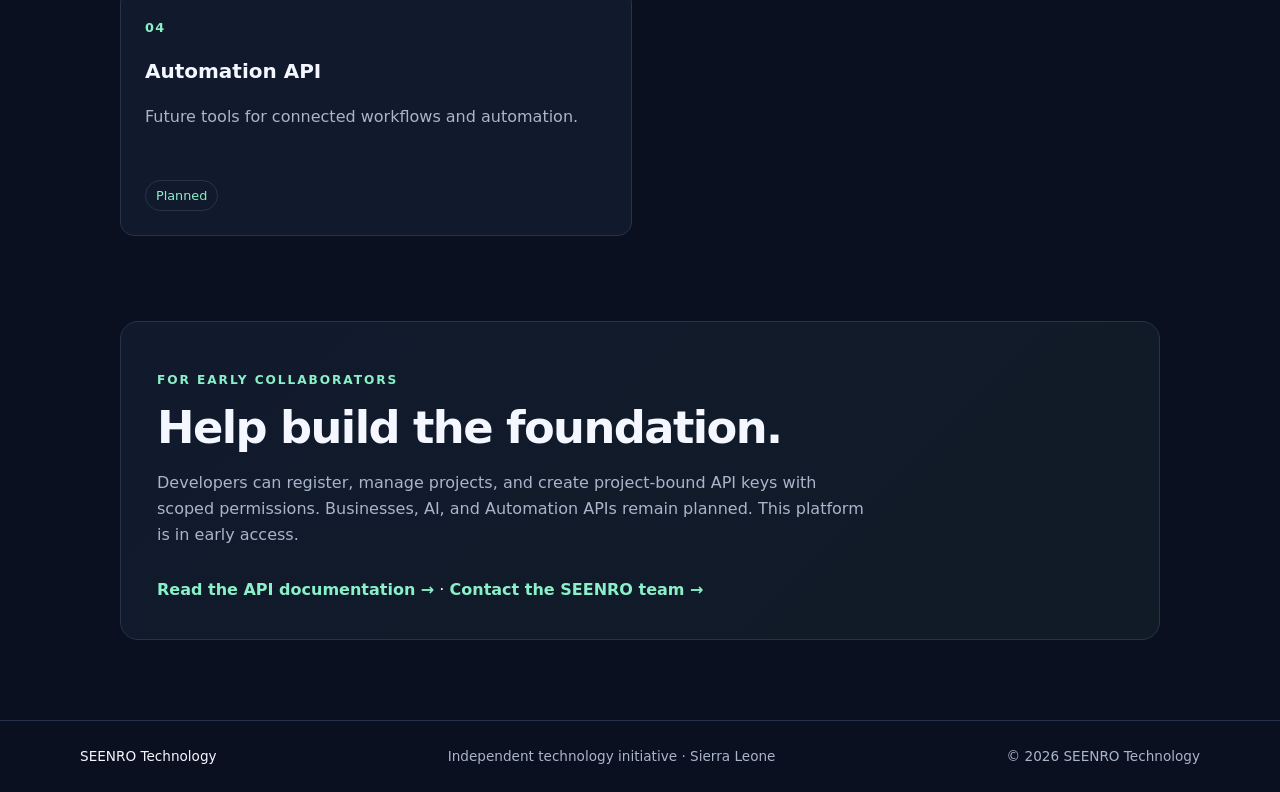
==== commit 0f183b8b: "docs: align developer portal with core storage APIs" ====
--- a/index.html
+++ b/index.html
@@ -15,6 +15,7 @@
       <span>SEENRO <small>TECHNOLOGY</small></span>
     </a>
     <nav class="top-nav" aria-label="Account navigation">
+      <a class="back-link" href="docs.html">Documentation</a>
       <a class="back-link" href="login.html">Sign in</a>
       <a class="nav-register" href="register.html">Create account</a>
       <a class="back-link" href="https://seenrotech.com/">Main website ↗</a>
@@ -33,7 +34,7 @@
         Connect with SEENRO <span aria-hidden="true">→</span>
       </a>
       <p class="notice">
-        Early-stage platform · Limited developer API access is available
+        Early access · Developer accounts, projects, scoped API keys, data APIs, and the initial storage API
       </p>
     </section>
 
@@ -51,6 +52,12 @@
           <p>Available now: developer accounts, project management, project-bound API keys, scoped data access, and project application authentication.</p>
           <span class="status">Early access</span>
         </a>
+        <article class="api-card storage-feature">
+          <span class="number">STORAGE</span>
+          <h3>Developer Storage</h3>
+          <p>Project-scoped object storage with monthly capacity packages, storage-key management, and usage endpoints.</p>
+          <a class="text-link" href="docs.html#storage">Storage API and pricing →</a>
+        </article>
         <article class="api-card">
           <span class="number">02</span>
           <h3>Businesses API</h3>
@@ -80,6 +87,8 @@
         API keys with scoped permissions. Businesses, AI, and Automation APIs
         remain planned. This platform is in early access.
       </p>
+      <a class="text-link" href="docs.html">Read the API documentation →</a>
+      <span aria-hidden="true"> · </span>
       <a class="text-link" href="https://seenrotech.com/contact.html">
         Contact the SEENRO team →
       </a>
--- a/style.css
+++ b/style.css
@@ -375,3 +375,54 @@
     gap: .65rem;
   }
 }
+
+/* Public documentation and storage plans */
+.docs-main { width: min(100% - 40px, 1040px); margin: 0 auto; }
+.docs-hero { padding: 72px 0 35px; max-width: 850px; }
+.docs-hero h1 { font-size: clamp(2.5rem, 7vw, 4.6rem); }
+.docs-meta { color: var(--accent); overflow-wrap: anywhere; }
+.docs-caution, .docs-warning, .docs-note { padding: 14px 16px; border: 1px solid var(--line); border-radius: 10px; background: var(--panel); color: var(--muted); }
+.docs-warning { border-color: #80634a; color: #f1c99d; }
+.docs-toc { display: flex; flex-wrap: wrap; gap: 10px 18px; padding: 16px 0 26px; border-bottom: 1px solid var(--line); }
+.docs-toc a, .docs-section a { color: var(--accent); }
+.docs-section { padding: 44px 0; border-bottom: 1px solid var(--line); scroll-margin-top: 24px; }
+.docs-section h2 { margin-bottom: 20px; }
+.docs-section h3 { margin: 26px 0 8px; }
+.docs-section p, .docs-section li { color: var(--muted); }
+.docs-grid { display: grid; grid-template-columns: repeat(2, minmax(0, 1fr)); gap: 14px; margin-top: 22px; }
+.docs-card, .storage-plan, .roadmap-list article { padding: 20px; border: 1px solid var(--line); border-radius: 12px; background: var(--panel); }
+.docs-card h3, .storage-plan h3 { margin: 0 0 8px; }
+.docs-card p { margin: 0 0 12px; }
+.docs-steps { display: grid; gap: 14px; padding-left: 24px; }
+.docs-steps li strong { color: var(--text); }
+.docs-table { width: 100%; border-collapse: collapse; margin: 18px 0; }
+.docs-table th, .docs-table td { padding: 12px; border-bottom: 1px solid var(--line); text-align: left; vertical-align: top; }
+.docs-table th { color: var(--text); }
+.docs-table td { color: var(--muted); }
+.endpoint-list { display: grid; gap: 8px; margin: 16px 0 24px; }
+.endpoint-list > div { display: grid; grid-template-columns: minmax(0, 1.25fr) minmax(0, 1fr); gap: 16px; padding: 12px; border: 1px solid var(--line); border-radius: 9px; background: var(--panel); }
+.endpoint-list code { overflow-wrap: anywhere; color: var(--accent); }
+.endpoint-list span { color: var(--muted); }
+.storage-plan-grid { display: grid; grid-template-columns: repeat(2, minmax(0, 1fr)); gap: 14px; margin-top: 22px; }
+.plan-capacity { margin: 8px 0 0; color: var(--text) !important; font-size: 1.5rem; font-weight: 800; }
+.plan-price { margin: 4px 0; color: var(--accent) !important; font-size: 1.2rem; font-weight: 800; }
+.plan-price span { color: var(--muted); font-size: .9rem; font-weight: 500; }
+.storage-plan-enterprise { grid-column: 1 / -1; }
+.roadmap-list { display: grid; gap: 12px; }
+.roadmap-list article h3 { margin: 8px 0 4px; }
+.roadmap-list article p { margin: 0; }
+.roadmap-state { color: var(--accent); font-size: .78rem; font-weight: 800; letter-spacing: .08em; text-transform: uppercase; }
+.docs-help { margin-bottom: 60px; }
+.storage-feature { border-color: #437c6a; }
+@media (max-width: 650px) {
+  .docs-grid, .storage-plan-grid { grid-template-columns: 1fr; }
+  .storage-plan-enterprise { grid-column: auto; }
+  .endpoint-list > div { grid-template-columns: 1fr; gap: 5px; }
+  .docs-table { font-size: .9rem; }
+  .docs-table th, .docs-table td { padding: 9px 6px; }
+}
+
+/* Preserve readable text on the filled documentation contact button */
+.docs-section a.primary-button {
+  color: #07150f;
+}
